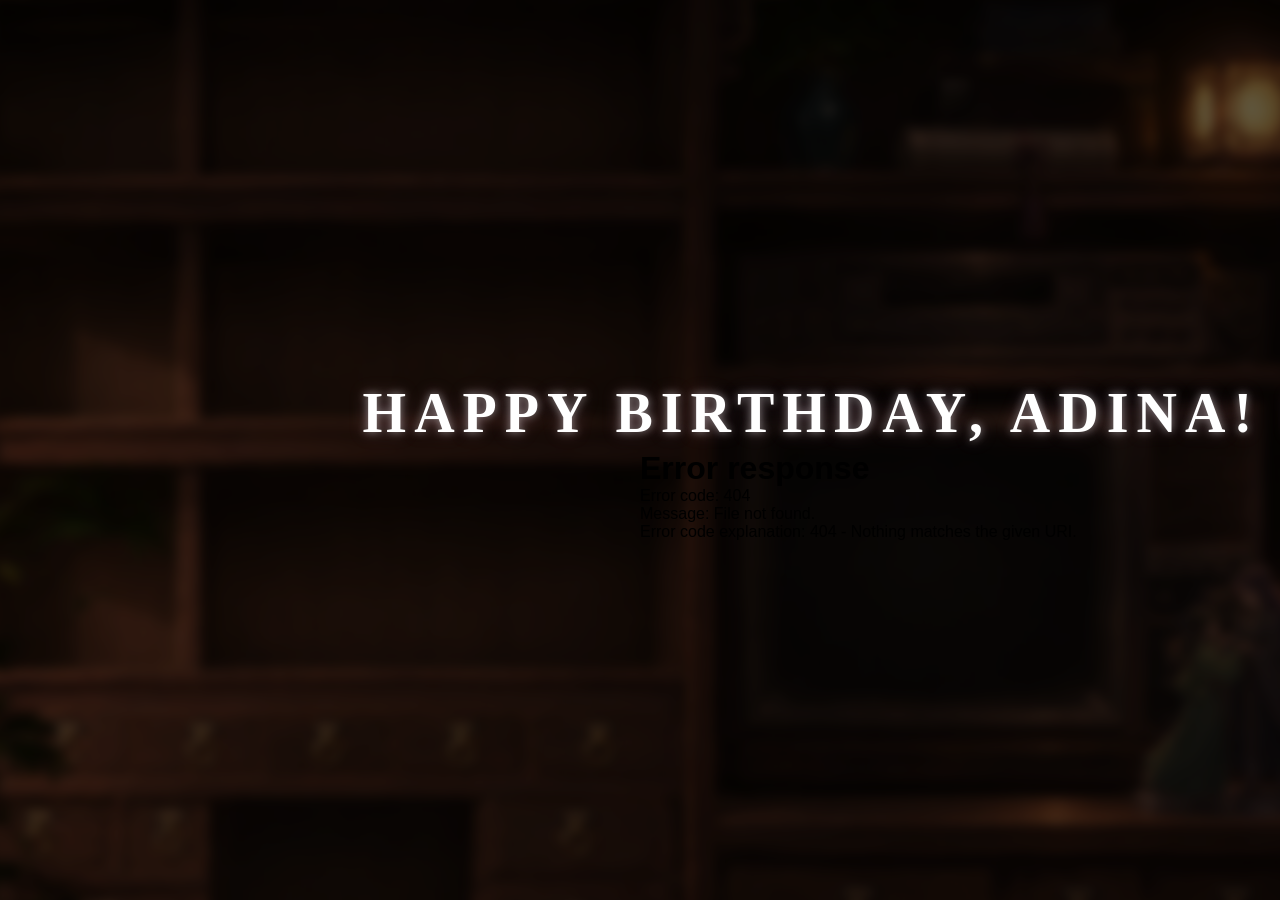
==== index.html @ 27e0d4a6 "Add files via upload" ====
<!DOCTYPE html>
<html lang="ru">
<head>
    <meta charset="UTF-8" />
    <meta name="viewport" content="width=device-width, initial-scale=1.0" />
    <title>Happy Birthday ❤️</title>

    <link rel="stylesheet" href="style.css">
</head>
<body>
    <div id="background"></div>
    <!-- Вьюпорт камеры -->
    <div id="viewport">

        <!-- Мир -->
        <div id="world">
            <div id="birthday-title">
                HAPPY BIRTHDAY, ADINA! 17
            </div>

            <!-- Ваша объединённая картинка -->
            <div id="scene"></div>

            <!-- Сюда позже будем добавлять интерактивные предметы -->

            <!--
            <div class="item cassette"></div>
            <div class="item note"></div>
            <div class="item flower"></div>
            -->

        </div>

    </div>

    <script src="script.js"></script>

</body>
</html>
---- style.css ----
* {
    margin: 0;
    padding: 0;
    box-sizing: border-box;
}

html,
body {
    width: 100%;
    height: 100%;
    overflow: hidden;

    background: #090909;

    font-family: sans-serif;

    user-select: none;
    -webkit-user-select: none;

    touch-action: none;
}

body{
    cursor: grab;
}

body:active{
    cursor: grabbing;
}


/* ================================
        CAMERA VIEWPORT
================================ */

#viewport{
    position: fixed;

    inset: 0;

    overflow: hidden;

}


/* ================================
            WORLD
================================ */

#world{
    position:absolute;
    left:50%;
    top:50%;
    transform-origin:top left;
}


/* ================================
            BACKGROUND
================================ */

#scene{
    display:block;
    width:auto;
    height:auto;

    pointer-events:auto;
}


/* ================================
        FUTURE OBJECTS
================================ */

.item{

    position:absolute;

    cursor:pointer;

    transition:
        transform .25s ease,
        filter .25s ease,
        opacity .25s ease;

    will-change:transform;

}

.item:hover{

    transform:scale(1.05);

    filter:brightness(1.1);

}

.item:active{

    transform:scale(.96);

}


/* ================================
        PRELOADER
================================ */

.fade{

    position:fixed;

    inset:0;

    background:black;

    pointer-events:none;

    opacity:0;

    transition:opacity .6s;

}

.fade.show{

    opacity:1;

}
#background{
    position: fixed;
    inset: -5%;

    background-image: url("scene-blur.jpg");
    background-size: cover;
    background-position: center;

    filter: blur(5px) brightness(.45);

    transform: scale(1.15);

    z-index: 0;
}

/* ================================
        BIRTHDAY TITLE
================================ */

#birthday-title{
    position:absolute;

    left:50%;
    top:-5px;

    transform:translate(-50%, -100%);

    white-space:nowrap;

    font-family:
        "Cinzel",
        "Cormorant Garamond",
        serif;

    font-size:56px;

    font-weight:700;

    letter-spacing:8px;

    color:#fff;

    text-shadow:
        0 0 8px rgba(255,255,255,.45),
        0 0 18px rgba(255,180,220,.25);

    animation:
        titleFloat 4s ease-in-out infinite,
        titleGlow 3s ease-in-out infinite;

    pointer-events:none;

    z-index:1000;
}

@keyframes titleFloat{

    0%,100%{
        transform:translate(-50%,-100%) translateY(0);
    }

    50%{
        transform:translate(-50%,-100%) translateY(-8px);
    }

}

@keyframes titleGlow{

    0%,100%{
        opacity:.85;
        filter:brightness(1);
    }

    50%{
        opacity:1;
        filter:brightness(1.25);
    }

}
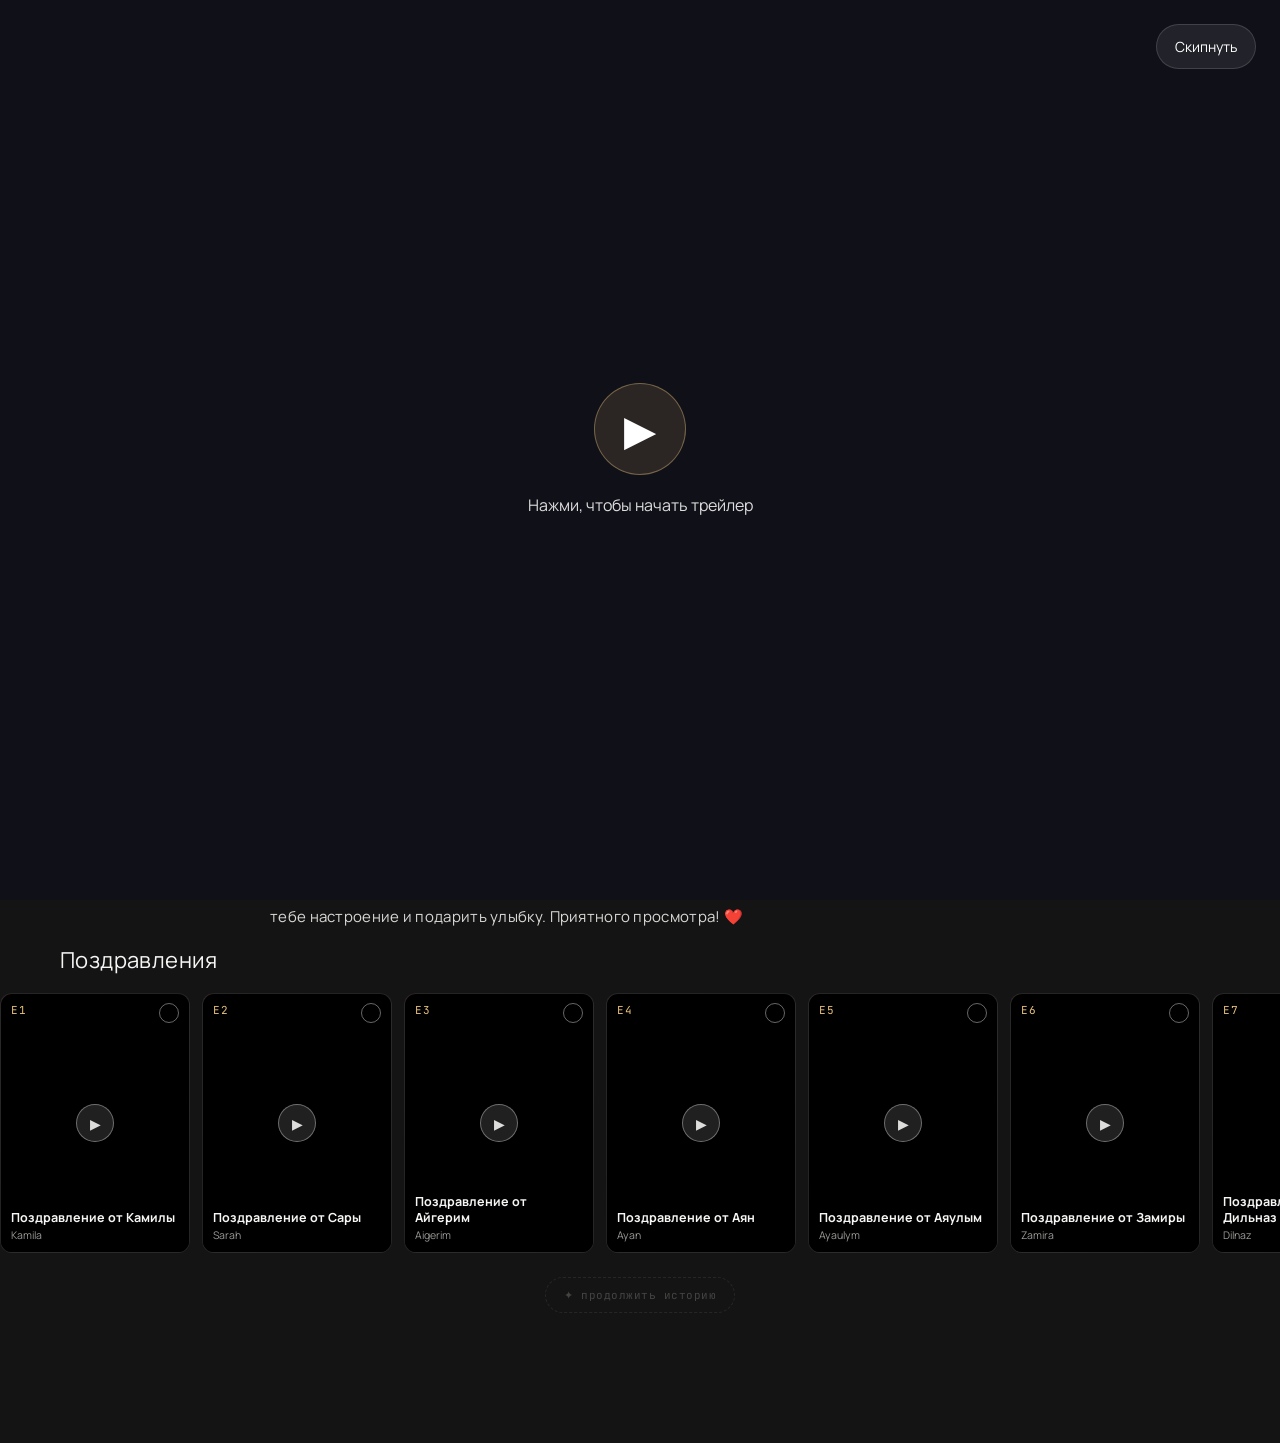
==== commit d48863a1: "Add files via upload" ====
--- a/index.html
+++ b/index.html
@@ -1,39 +1,1736 @@
 <!DOCTYPE html>
 <html lang="ru">
 <head>
-    <meta charset="UTF-8" />
-    <meta name="viewport" content="width=device-width, initial-scale=1.0" />
-    <title>Happy Birthday ❤️</title>
-
-    <link rel="stylesheet" href="style.css">
+<meta charset="UTF-8">
+<meta name="viewport" content="width=device-width, initial-scale=1, viewport-fit=cover">
+<title>С днём рождения, Адина</title>
+<link rel="preconnect" href="https://fonts.googleapis.com">
+<link rel="preconnect" href="https://fonts.gstatic.com" crossorigin>
+<link href="https://fonts.googleapis.com/css2?family=Bebas+Neue&family=Manrope:wght@400;500;600;700;800&family=JetBrains+Mono:wght@500;600&display=swap" rel="stylesheet">
+<style>
+/* ============================================================
+   CONFIG-DRIVEN CONTENT LIVES IN THE <script> AT THE BOTTOM.
+   Edit episode names, room memories, and the video source there.
+   ============================================================ */
+
+:root{
+  --bg:#141414;
+  --bg-1:#1c1c1c;
+  --bg-2:#232323;
+  --card:#1f1f1f;
+  --white:#f6f6f4;
+  --dim:#9a9a97;
+  --dimmer:#6b6b68;
+  --red:#E50914;
+  --red-dark:#a30710;
+  --gold:#e8c27a;
+  --radius-lg:18px;
+  --radius-md:12px;
+  --radius-sm:8px;
+  --display:'Bebas Neue', 'Manrope', sans-serif;
+  --body:'Manrope', -apple-system, sans-serif;
+  --mono:'JetBrains Mono', monospace;
+  --ease: cubic-bezier(.22,.9,.32,1);
+}
+
+*{margin:0;padding:0;box-sizing:border-box;-webkit-tap-highlight-color:transparent;}
+html{scroll-behavior:smooth;}
+body{
+  background:var(--bg);
+  color:var(--white);
+  font-family:var(--body);
+  overflow-x:hidden;
+  -webkit-font-smoothing:antialiased;
+}
+img,svg{display:block;max-width:100%;}
+button{font-family:inherit;border:none;cursor:pointer;background:none;color:inherit;}
+a{color:inherit;text-decoration:none;}
+
+@media (prefers-reduced-motion: reduce){
+  *{animation-duration:0.01ms !important; animation-iteration-count:1 !important; transition-duration:0.01ms !important; scroll-behavior:auto !important;}
+}
+
+/* ---------- Reveal-on-scroll ---------- */
+.reveal{opacity:0; transform:translateY(24px); transition:opacity .7s var(--ease), transform .7s var(--ease);}
+.reveal.in{opacity:1; transform:translateY(0);}
+
+/* ---------- Top Nav ---------- */
+.topnav{
+  position:fixed; top:0; left:0; right:0; z-index:60;
+  display:flex; align-items:center; justify-content:space-between;
+  padding:calc(14px + env(safe-area-inset-top,0px)) calc(18px + env(safe-area-inset-right,0px)) 14px calc(18px + env(safe-area-inset-left,0px));
+  transition:background .4s var(--ease), backdrop-filter .4s var(--ease), box-shadow .4s var(--ease);
+}
+.topnav.scrolled{
+  background:rgba(20,20,20,.72);
+  backdrop-filter:blur(16px) saturate(140%);
+  -webkit-backdrop-filter:blur(16px) saturate(140%);
+  box-shadow:0 4px 24px rgba(0,0,0,.4);
+}
+.brand{
+  font-family:var(--display);
+  font-size:22px;
+  letter-spacing:1.5px;
+  color:var(--red);
+  display:flex; align-items:center; gap:6px;
+}
+.brand .logo {
+  width:auto;
+  height:42px;
+}
+
+/* ---------- Hero ---------- */
+.hero{
+  position:relative;
+  min-height:88vh;
+  min-height:88svh;
+  display:flex; flex-direction:column; justify-content:flex-end;
+  padding:calc(100px + env(safe-area-inset-top,0px)) calc(18px + env(safe-area-inset-right,0px)) 34px calc(18px + env(safe-area-inset-left,0px));
+  overflow:hidden;
+}
+.hero-bg{
+  position:absolute; inset:0; z-index:0;
+  overflow:hidden;
+  background:#141414;
+}
+.hero-bg video{
+  position:absolute;
+  inset:0;
+  width:100%;
+  height:100%;
+  object-fit:cover;
+  object-position:center top;
+  filter:contrast(1.02) saturate(1.05);
+  will-change:transform;
+  pointer-events:none;
+}
+/* vignette: fades the photo's hard edges into the page background on all sides */
+.hero-bg::before{
+  content:'';
+  position:absolute; inset:0;
+  background:
+    radial-gradient(85% 90% at 50% 42%, transparent 45%, rgba(20,20,20,.55) 82%, var(--bg) 100%),
+    linear-gradient(90deg, var(--bg) 0%, transparent 12%, transparent 88%, var(--bg) 100%);
+}
+.hero-bg::after{
+  content:'';
+  position:absolute; inset:0;
+  background:linear-gradient(180deg, rgba(20,20,20,0) 0%, rgba(20,20,20,.3) 42%, rgba(20,20,20,.94) 90%, var(--bg) 100%);
+}
+.hero-bg .grain{
+  position:absolute; inset:0; opacity:.05; mix-blend-mode:overlay;
+  background-image:url("data:image/svg+xml,%3Csvg xmlns='http://www.w3.org/2000/svg' width='120' height='120'%3E%3Cfilter id='n'%3E%3CfeTurbulence type='fractalNoise' baseFrequency='0.9' numOctaves='2' stitchTiles='stitch'/%3E%3C/filter%3E%3Crect width='100%25' height='100%25' filter='url(%23n)'/%3E%3C/svg%3E");
+}
+.hero-content{
+  position:relative;
+  z-index:1;
+  width:100%;
+  max-width:780px;
+}
+@media (max-width:600px){
+  .hero{
+    justify-content:flex-start;
+    min-height:78svh;
+    padding-top:calc(40px + env(safe-area-inset-top,0px));
+  }
+  .hero-bg video{object-position:center center;}
+  .hero-content{
+    position:relative;
+    z-index:1;
+    margin-top:16vh;
+    padding-bottom:4.5vh;
+  }
+}
+@media (min-width:900px){
+  .hero{
+    min-height:92vh;
+  }
+  .hero-content{
+    padding-bottom:12vh;
+  }
+}
+.hero-title{
+  font-family:var(--display);
+  font-size:clamp(38px, 10vw, 64px);
+  line-height:1.02;
+  letter-spacing:.5px;
+  color:var(--white);
+  text-shadow:0 6px 30px rgba(0,0,0,.5);
+  max-width:720px;
+}
+.hero-sub{
+  margin-top:14px;
+  font-size:15px;
+  line-height:1.55;
+  color:#d8d8d5;
+  max-width:480px;
+}
+.hero-meta{
+  display:flex; flex-wrap:wrap; gap:9px;
+  margin-top:18px;
+}
+.chip{
+  font-family:var(--mono);
+  font-size:11px; letter-spacing:.5px;
+  padding:5px 11px;
+  border-radius:100px;
+  border:1px solid rgba(255,255,255,.16);
+  color:#cfcfcc;
+  background:rgba(255,255,255,.03);
+}
+.chip.age{border-color:rgba(229,9,20,.5); color:#ff8b8f;}
+.hero-actions{
+  display:flex; gap:12px;
+  margin-top:26px;
+  flex-wrap:wrap;
+}
+.btn{
+  display:inline-flex; align-items:center; gap:8px;
+  padding:13px 24px;
+  border-radius:var(--radius-sm);
+  font-weight:700; font-size:15px;
+  transition:transform .25s var(--ease), box-shadow .25s var(--ease), background .25s var(--ease);
+}
+.btn:active{transform:scale(.96);}
+.btn-primary{
+  background:var(--red); color:#fff;
+  box-shadow:0 8px 24px rgba(229,9,20,.35);
+}
+.btn-primary:hover{background:#ff0a17; box-shadow:0 10px 30px rgba(229,9,20,.5);}
+.btn-ghost{
+  background:rgba(255,255,255,.08);
+  border:1px solid rgba(255,255,255,.18);
+  backdrop-filter:blur(8px);
+  color:#fff;
+}
+.btn-ghost:hover{background:rgba(255,255,255,.14);}
+
+/* ---------- Rows ---------- */
+.rows{padding:6px 0 60px;}
+.row-section{margin-top:38px;}
+.row-head{
+  display:flex; align-items:baseline; justify-content:space-between;
+  padding:0 18px; margin-bottom:14px;
+}
+.row-title{
+  font-family:var(--display);
+  font-size:22px; letter-spacing:.4px;
+}
+.row-description{
+  max-width:760px;
+  margin:50px auto 16px;
+  font-size:15px;
+  line-height:1.7;
+  color:#d8d8d5;
+  letter-spacing:.02em;
+}
+.row-description p{margin:0;}
+.row-sub{
+  font-family:var(--mono); font-size:10.5px; color:var(--dimmer);
+  letter-spacing:.5px;
+}
+.row-scroll{
+  display:flex; gap:12px;
+  overflow-x:auto; scroll-snap-type:x proximity;
+  padding:4px 18px 14px;
+  scrollbar-width:none;
+}
+.row-scroll::-webkit-scrollbar{display:none;}
+
+.ep-card{
+  position:relative;
+  flex:0 0 auto;
+  width:158px; height:222px;
+  border-radius:var(--radius-md);
+  overflow:hidden;
+  scroll-snap-align:start;
+  background:linear-gradient(150deg,var(--card),#141414);
+  border:1px solid rgba(255,255,255,.06);
+  transition:transform .35s var(--ease), box-shadow .35s var(--ease);
+}
+.ep-card:active{transform:scale(.95);}
+.ep-card .thumb{
+  position:absolute; inset:0;
+  overflow:hidden;
+  background:
+    radial-gradient(90% 70% at 30% 20%, rgba(229,9,20,.4), transparent 60%),
+    linear-gradient(160deg, var(--thumb-a,#3a1a1c), var(--thumb-b,#151515));
+}
+.ep-card .thumb::after{
+  content:'';
+  position:absolute; inset:0; z-index:1;
+  background:linear-gradient(0deg, rgba(0,0,0,.85) 0%, rgba(0,0,0,.1) 55%, rgba(0,0,0,0) 70%);
+}
+.ep-card .thumb .thumb-preview{
+  position:absolute; inset:0;
+  width:100%; height:100%;
+  display:block;
+  object-fit:cover; object-position:center;
+  opacity:0; transition:opacity .25s var(--ease);
+  pointer-events:none; z-index:0; background:#000;
+}
+.ep-card .thumb .thumb-preview.active{
+  opacity:1;
+}
+.ep-card .n{
+  position:absolute; top:9px; left:10px;
+  font-family:var(--mono); font-size:11px; color:var(--gold);
+  letter-spacing:.5px; z-index:2;
+}
+.ep-card .play{
+  position:absolute; top:50%; left:50%; transform:translate(-50%,-50%);
+  width:38px; height:38px; border-radius:50%;
+  background:rgba(255,255,255,.14);
+  border:1px solid rgba(255,255,255,.4);
+  backdrop-filter:blur(6px);
+  display:flex; align-items:center; justify-content:center;
+  font-size:14px; z-index:2;
+  opacity:.9;
+}
+.ep-card .info{
+  position:absolute; left:10px; right:10px; bottom:10px; z-index:2;
+}
+.ep-card .title{font-size:12.5px; font-weight:700; line-height:1.3;}
+.ep-card .who{font-size:10.5px; color:var(--dim); margin-top:2px;}
+.ep-card .check{
+  position:absolute; top:9px; right:10px; z-index:2;
+  width:20px; height:20px; border-radius:50%;
+  border:1.5px solid rgba(255,255,255,.4);
+  display:flex; align-items:center; justify-content:center;
+  font-size:11px; color:transparent;
+  transition:all .3s var(--ease);
+}
+.ep-card.watched .check{
+  background:var(--red); border-color:var(--red); color:#fff;
+}
+.ep-card.watched .thumb::before{
+  content:''; position:absolute; inset:0; background:rgba(0,0,0,.3);
+}
+
+.cw-card{
+  flex:0 0 auto; width:200px; scroll-snap-align:start;
+}
+.cw-thumb{
+  height:110px; border-radius:var(--radius-md);
+  background:linear-gradient(140deg, var(--thumb-a,#241922), var(--thumb-b,#141414));
+  position:relative; overflow:hidden;
+  border:1px solid rgba(255,255,255,.06);
+  transition:transform .3s var(--ease);
+}
+.cw-card:active .cw-thumb{transform:scale(.96);}
+.cw-thumb .glow{
+  position:absolute; inset:0;
+  background:radial-gradient(70% 60% at 70% 30%, rgba(232,194,122,.25), transparent 60%);
+}
+.progress{
+  height:3px; background:rgba(255,255,255,.15); border-radius:3px; margin-top:8px; overflow:hidden;
+}
+.progress i{display:block; height:100%; background:var(--red); border-radius:3px;}
+.cw-title{font-size:12.5px; font-weight:600; margin-top:8px;}
+
+.ml-card{
+  flex:0 0 auto; width:120px; scroll-snap-align:start;
+  text-align:center;
+}
+.ml-thumb{
+  width:120px; height:150px; border-radius:var(--radius-md);
+  background:linear-gradient(160deg, var(--thumb-a,#1d2420), var(--thumb-b,#141414));
+  border:1px solid rgba(255,255,255,.07);
+  display:flex; align-items:center; justify-content:center;
+  font-size:30px;
+  transition:transform .3s var(--ease), box-shadow .3s var(--ease);
+}
+.ml-card:active .ml-thumb{transform:scale(.94);}
+.ml-label{font-size:11.5px; color:var(--dim); margin-top:8px;}
+
+/* ---------- Secret continue button ---------- */
+.secret-wrap{
+  display:flex; justify-content:center;
+  padding:10px 18px calc(70px + env(safe-area-inset-bottom,0px));
+}
+.secret-btn{
+  font-family:var(--mono); font-size:11px; letter-spacing:.5px;
+  color:var(--dimmer);
+  padding:10px 18px;
+  border:1px dashed rgba(255,255,255,.14);
+  border-radius:100px;
+  opacity:.55;
+  transition:opacity .3s, color .3s, border-color .3s;
+}
+.secret-btn.ready{
+  opacity:1; color:var(--gold); border-color:rgba(232,194,122,.5);
+  animation:pulseGlow 2.2s ease-in-out infinite;
+}
+@keyframes pulseGlow{
+  0%,100%{box-shadow:0 0 0 0 rgba(232,194,122,.25);}
+  50%{box-shadow:0 0 0 8px rgba(232,194,122,0);}
+}
+
+#intro-overlay{
+    position:fixed;
+    inset:0;
+    background:#101018;
+    z-index:9999;
+    display:flex;
+    justify-content:center;
+    align-items:center;
+    overflow:hidden;
+    text-align:center;
+    color:#fff;
+}
+
+#intro-overlay > *{
+    z-index:2;
+}
+
+.intro-video-wrap{
+    position:absolute;
+    top:50%;
+    left:50%;
+    width:100%;
+    height:100%;
+    transform:translate(-50%, -50%);
+    pointer-events:none;
+    overflow:hidden;
+}
+#intro-video{
+    width:100%;
+    height:100%;
+    object-fit:contain;
+    opacity:0;
+    transition:opacity .7s ease;
+    pointer-events:none;
+    display:block;
+}
+
+@media (max-width: 768px) {
+  .intro-video-wrap{
+    width:100vh;
+    height:100vw;
+    transform:translate(-50%, -50%) rotate(90deg);
+    transform-origin:center center;
+  }
+  #intro-video{
+    width:100%;
+    height:100%;
+    object-fit:contain;
+  }
+}
+
+#ready-question{
+    opacity:0;
+    transform:scale(.9);
+    transition:.7s;
+}
+
+#fire-final{
+    position:absolute;
+    inset:0;
+    display:flex;
+    justify-content:center;
+    align-items:center;
+    flex-direction:column;
+    opacity:1;
+    transition:.5s;
+}
+
+#fire-final.hidden{
+    display:none;
+}
+
+#fire-final img{
+    max-width:220px;
+    width:30%;
+    height:auto;
+}
+
+#fire-number{
+    font-size:64px;
+    color:white;
+    opacity:0;
+    transform:scale(.5);
+    transition:.5s;
+}
+
+#play-prompt{
+  display:flex;
+  flex-direction:column;
+  align-items:center;
+  justify-content:center;
+  gap:18px;
+  z-index:2;
+  width:100%;
+  padding:0 24px;
+}
+
+#play-prompt button{
+  width:92px;
+  height:92px;
+  border-radius:50%;
+  border:1px solid rgba(232,194,122,.4);
+  background:rgba(232,194,122,.13);
+  color:#fff;
+  font-size:42px;
+  display:flex;
+  align-items:center;
+  justify-content:center;
+}
+
+#play-prompt p{
+  color:#ddd;
+  font-size:16px;
+  max-width:380px;
+  line-height:1.5;
+}
+
+#skip-intro{
+  position:absolute;
+  top:24px;
+  right:24px;
+  z-index:2;
+  color:#fff;
+  background:rgba(255,255,255,.08);
+  padding:12px 18px;
+  border-radius:999px;
+  border:1px solid rgba(255,255,255,.14);
+  font-size:14px;
+}
+
+#ready-question{
+    display:flex;
+    flex-direction:column;
+    align-items:center;
+    justify-content:center;
+    gap:18px;
+    color:#fff;
+    width:100%;
+    padding:0 24px;
+    opacity:1;
+    transform:scale(1);
+    transition:opacity .3s ease, transform .3s ease;
+}
+
+#ready-question.hidden{
+    display:none;
+    opacity:0;
+    transform:scale(.9);
+}
+
+#fire-final.hidden,
+#play-prompt.hidden{
+    display:none;
+}
+
+#ready-question h2{
+    font-size:42px;
+    line-height:1.05;
+    margin:0;
+}
+
+.ready-actions{
+    display:flex;
+    gap:14px;
+    flex-wrap:wrap;
+    justify-content:center;
+}
+
+.start-btn{
+    padding:14px 24px;
+    min-width:110px;
+    border-radius:999px;
+    border:1px solid rgba(232,194,122,.35);
+    background:rgba(232,194,122,.14);
+    color:#fff;
+    font-size:15px;
+}
+
+#fire-final{
+    justify-content:center;
+    gap:18px;
+    color:#fff;
+    padding:0 20px;
+}
+
+#fire-final img{
+    max-width:260px;
+    width:35%;
+}
+
+#fire-number{
+    font-size:88px;
+    letter-spacing:.02em;
+}
+
+.hidden{
+    display:none;
+}
+
+/* ============================================================
+   OVERLAY SEQUENCE
+   ============================================================ */
+.overlay{
+  position:fixed; inset:0; z-index:200;
+  display:none; align-items:center; justify-content:center;
+  background:#0c0c0c;
+  overflow:hidden;
+}
+.overlay.active{display:flex;}
+
+.doodle-overlay{
+  position:fixed; inset:0; z-index:210;
+  display:flex; align-items:center; justify-content:center;
+  background:rgba(8,8,8,.55);
+}
+.doodle-message{
+  max-width:88%;
+  padding:20px 24px;
+  background:rgba(18,18,18,.96);
+  border:1px solid rgba(255,255,255,.12);
+  border-radius:28px;
+  text-align:center;
+  font-size:clamp(20px,4vw,32px);
+  line-height:1.15;
+  color:#fff;
+  box-shadow:0 26px 70px rgba(0,0,0,.35);
+}
+
+/* ---- Curtains ---- */
+#curtainScene{background:#0c0c0c;}
+.curtain{
+  position:absolute; top:0; bottom:0; width:52%;
+  background:
+    repeating-linear-gradient(90deg,
+      #7c0209 0px, #9c0812 22px, #7c0209 44px, #5c0108 66px);
+  box-shadow:inset 0 0 90px rgba(0,0,0,.6);
+}
+.curtain.left{left:0; transform:translateX(-100%); border-radius:0 6px 6px 0;}
+.curtain.right{right:0; transform:translateX(100%); border-radius:6px 0 0 6px;}
+.curtain::before{
+  content:''; position:absolute; inset:0;
+  background:linear-gradient(180deg, rgba(255,214,170,.18), transparent 30%);
+}
+.curtain.closed.left{transform:translateX(0);}
+.curtain.closed.right{transform:translateX(0);}
+#curtainScene.animate .curtain{transition:transform 1.1s var(--ease);}
+.curtain-tassel{
+  position:absolute; bottom:6%; width:100%; height:26px;
+  background:linear-gradient(90deg, transparent, rgba(232,194,122,.5), transparent);
+}
+
+/* ---- Video scene ---- */
+#videoScene{background:#000;}
+.video-wrap{position:relative; width:100%; height:100%; display:flex; align-items:center; justify-content:center;}
+#personalVideo{width:100%; height:100%; object-fit:cover;}
+.video-fallback{
+  text-align:center; padding:0 30px;
+  font-family:var(--display); font-size:26px; color:var(--white); letter-spacing:.5px;
+}
+.video-fallback p{
+  font-family:var(--body); font-size:13.5px; color:var(--dim); margin-top:12px; line-height:1.6;
+}
+.video-fallback .btn{margin-top:22px;}
+
+/* ---- Episode player (adaptive: portrait or landscape source) ---- */
+.ep-player{
+  position:fixed; inset:0; z-index:250;
+  display:none; align-items:center; justify-content:center;
+  background:rgba(6,6,6,.92);
+  backdrop-filter:blur(14px);
+  padding:env(safe-area-inset-top,0) env(safe-area-inset-right,0) env(safe-area-inset-bottom,0) env(safe-area-inset-left,0);
+}
+.ep-player.active{display:flex;}
+.ep-player-stage{
+  position:relative;
+  width:100%; height:100%;
+  max-width:1180px;
+  max-height:92vh;
+  display:flex; align-items:center; justify-content:center;
+}
+#epPlayerVideo{
+  display:none;
+  max-width:100%; max-height:100%;
+  width:auto; height:auto;
+  background:#000;
+  border-radius:18px;
+  box-shadow:0 28px 80px rgba(0,0,0,.55);
+}
+/* Landscape source: fill width edge-to-edge on mobile */
+.ep-player-stage.landscape #epPlayerVideo{width:100%; height:auto;}
+/* Portrait source: fill height, letterboxed sides */
+.ep-player-stage.portrait #epPlayerVideo{height:100%; width:auto;}
+.ep-player-stage.has-video #epPlayerVideo{display:block;}
+.ep-player-empty{
+  text-align:center; padding:0 30px; color:var(--dim);
+  font-size:14px; line-height:1.7;
+}
+.ep-player.force-landscape{
+  inset:50% auto auto 50%;
+  width:100vh;
+  height:100vw;
+  transform:translate(-50%,-50%) rotate(90deg);
+  transform-origin:center center;
+  padding:0;
+}
+.ep-player.force-landscape .ep-player-stage{
+  width:100%; height:100%;
+  max-width:none; max-height:none;
+}
+.ep-player.force-landscape #epPlayerVideo{
+  width:100%; height:100%;
+  max-width:none; max-height:none;
+  object-fit:contain;
+  border-radius:0;
+}
+.ep-player-empty div{font-size:40px; margin-bottom:14px;}
+.ep-player-empty code{color:var(--gold); font-family:var(--mono); font-size:12px;}
+.ep-player-stage.has-video .ep-player-empty{display:none;}
+.ep-player-close{
+  position:absolute; top:calc(16px + env(safe-area-inset-top,0)); right:calc(16px + env(safe-area-inset-right,0));
+  z-index:2;
+  width:38px; height:38px; border-radius:50%;
+  background:rgba(255,255,255,.12); border:1px solid rgba(255,255,255,.18);
+  color:#fff; font-size:16px;
+  display:flex; align-items:center; justify-content:center;
+}
+.ep-player-ui{
+  position:absolute; inset:0;
+  display:flex; flex-direction:column;
+  justify-content:space-between;
+  pointer-events:none;
+  opacity:1;
+  transition:opacity .25s ease, transform .25s ease;
+}
+.ep-player-ui.hidden{opacity:0; pointer-events:none;}
+.ep-player-header{
+  display:flex; justify-content:center; align-items:flex-start;
+  padding:22px 20px 0;
+  pointer-events:auto;
+}
+.ep-player-headline{
+  font-family:var(--display); font-size:18px; letter-spacing:.5px;
+  color:#fff; margin-bottom:4px;
+}
+.ep-player-subtitle{
+  font-family:var(--mono); font-size:12px; color:var(--dimmer);
+}
+.ep-player-central-controls{
+  display:flex; align-items:center; justify-content:center; gap:16px;
+  pointer-events:auto;
+}
+.ep-player-btn{
+  width:58px; height:58px;
+  border-radius:50%;
+  border:1px solid rgba(255,255,255,.18);
+  background:rgba(0,0,0,.36);
+  color:#fff;
+  font-size:22px;
+  display:flex; align-items:center; justify-content:center;
+  transition:transform .25s ease, background .25s ease, border-color .25s ease;
+}
+.ep-player-btn:hover{transform:scale(1.03); background:rgba(255,255,255,.08);}
+.ep-player-btn:disabled{
+  opacity:.42;
+  cursor:not-allowed;
+  transform:none;
+  background:rgba(255,255,255,.06);
+  border-color:rgba(255,255,255,.12);
+}
+.ep-player-btn:disabled:hover{transform:none; background:rgba(255,255,255,.06);}
+.ep-player-play{width:72px; height:72px; font-size:28px;}
+.ep-player-progress-wrap{
+  display:flex; flex-direction:column; gap:10px;
+  width:calc(100% - 40px);
+  max-width:860px;
+  margin:0 auto 18px;
+  pointer-events:auto;
+  /* larger vertical hit area for easier scrubbing */
+  padding:14px 0 6px;
+  margin-bottom:8px;
+  touch-action:none;
+}
+.ep-player-progress-line{
+  position:relative;
+  height:10px;
+  border-radius:999px;
+  background:rgba(255,255,255,.12);
+  /* expand hit target without changing visual thickness */
+  cursor:pointer;
+  touch-action:none;
+}
+.ep-player-progress-line::before{
+  content:'';
+  position:absolute;
+  left:0; right:0;
+  top:-16px; bottom:-16px;
+}
+.ep-player-progress-filled{
+  position:absolute; inset:0 0 0 0;
+  width:0%; height:100%;
+  border-radius:999px;
+  background:linear-gradient(90deg, rgba(229,9,20,.9), rgba(232,194,122,.95));
+  pointer-events:none;
+}
+.ep-player-progress-handle{
+  position:absolute; top:50%; left:0;
+  transform:translate(-50%,-50%);
+  width:18px; height:18px;
+  border-radius:50%;
+  background:#fff;
+  box-shadow:0 12px 24px rgba(0,0,0,.28);
+  pointer-events:none;
+  will-change:left;
+}
+.ep-player-time{
+  display:flex; justify-content:space-between;
+  font-family:var(--mono); font-size:12px; color:var(--dimmer);
+}
+/* volume controls removed */
+.ep-player-endcard{
+  position:absolute;
+  inset:auto 20px 22px 20px;
+  padding:18px 20px;
+  border-radius:20px;
+  background:rgba(0,0,0,.5);
+  border:1px solid rgba(255,255,255,.12);
+  backdrop-filter:blur(20px);
+  display:none;
+  flex-direction:column;
+  gap:14px;
+  align-items:center;
+  pointer-events:auto;
+}
+.ep-player-endcard.active{display:flex;}
+.ep-player-endcard-copy{
+  font-family:var(--display); font-size:16px; color:#fff; text-align:center;
+}
+.ep-player-endcard .btn{
+  width:100%; justify-content:center;
+}
+@media (max-width:720px){
+  .ep-player-stage{padding:0;}
+  .ep-player-progress-wrap,
+  .ep-player-volume-wrap{width:calc(100% - 28px);}
+  .ep-player-headline{font-size:16px;}
+  .ep-player-btn{width:52px; height:52px;}
+  .ep-player-play{width:62px; height:62px; font-size:24px;}
+}
+@media (min-width:900px){
+  .ep-player-stage{padding:40px;}
+}
+
+/* ---- Room scene: full-bleed interactive shelf (iframe) ---- */
+#roomScene{
+  align-items:stretch; justify-content:stretch;
+  background:#090909;
+  overflow:hidden;
+}
+.room-shelf-frame{
+  position:relative;
+  width:100%; height:100%;
+  display:flex;
+}
+.room-shelf-header{
+  position:absolute; top:0; left:0; right:0; z-index:2;
+  padding:calc(18px + env(safe-area-inset-top, 0px)) 18px 26px;
+  text-align:center;
+  background:linear-gradient(180deg, rgba(9,9,9,.9) 0%, rgba(9,9,9,.55) 55%, transparent 100%);
+  pointer-events:none;
+}
+.room-back-btn{
+  position:absolute;
+  top:calc(18px + env(safe-area-inset-top, 0px));
+  left:18px;
+  z-index:3;
+  padding:12px 16px;
+  border-radius:999px;
+  background:rgba(255,255,255,.1);
+  border:1px solid rgba(255,255,255,.18);
+  color:#fff;
+  font-size:14px;
+  backdrop-filter:blur(12px);
+  cursor:pointer;
+  transition:transform .2s ease, background .2s ease, border-color .2s ease;
+  pointer-events:auto;
+}
+.room-back-btn:hover{
+  transform:scale(1.03);
+  background:rgba(255,255,255,.16);
+  border-color:rgba(255,255,255,.28);
+}
+.room-back-btn:active{
+  transform:scale(.97);
+}
+.room-title{
+  font-family:var(--display); font-size:26px; text-align:center;
+  color:var(--gold); letter-spacing:.5px;
+}
+.room-sub{
+  text-align:center; font-size:12.5px; color:var(--dim);
+  margin-top:6px; max-width:320px; margin-left:auto; margin-right:auto;
+  line-height:1.6;
+}
+.shelf-frame{
+  flex:1 1 auto;
+  width:100%; height:100%;
+  border:0; display:block;
+  background:#090909;
+}
+
+
+/* ---------- Larger screens ---------- */
+@media (min-width:560px){
+  .hero{padding-left:40px; padding-right:40px;}
+  .row-head, .row-scroll{padding-left:40px; padding-right:40px;}
+}
+@media (min-width:900px){
+  .hero{min-height:78vh; padding:120px 60px 50px;}
+  .hero-title{font-size:70px;}
+  .row-head, .row-scroll{padding-left:60px; padding-right:60px;}
+  .ep-card{width:190px; height:260px;}
+  .cw-card{width:240px;}
+
+}
+
+/* ---------- Scroll-down double arrow ---------- */
+.scroll-arrow{
+  position:absolute;
+  bottom:22px;
+  left:50%;
+  transform:translateX(-50%);
+  display:flex;
+  flex-direction:column;
+  align-items:center;
+  gap:3px;
+  z-index:2;
+  pointer-events:none;
+  animation:scrollBounce 2.2s ease-in-out infinite;
+}
+.scroll-arrow span{
+  display:block;
+  width:0;
+  height:0;
+  border-left:9px solid transparent;
+  border-right:9px solid transparent;
+  border-top:11px solid rgba(255,255,255,.55);
+}
+.scroll-arrow span:nth-child(2){
+  border-top-color:rgba(255,255,255,.3);
+  margin-top:-4px;
+}
+@keyframes scrollBounce{
+  0%,20%,50%,80%,100%{transform:translateX(-50%) translateY(0);}
+  40%{transform:translateX(-50%) translateY(12px);}
+  60%{transform:translateX(-50%) translateY(6px);}
+}
+@media (max-width:600px){
+  .scroll-arrow{bottom:14px;}
+  .scroll-arrow span{border-left-width:7px;border-right-width:7px;border-top-width:9px;}
+}
+
+</style>
+<base target="_blank">
 </head>
 <body>
-    <div id="background"></div>
-    <!-- Вьюпорт камеры -->
-    <div id="viewport">
-
-        <!-- Мир -->
-        <div id="world">
-            <div id="birthday-title">
-                HAPPY BIRTHDAY, ADINA! 17
-            </div>
-
-            <!-- Ваша объединённая картинка -->
-            <div id="scene"></div>
-
-            <!-- Сюда позже будем добавлять интерактивные предметы -->
-
-            <!--
-            <div class="item cassette"></div>
-            <div class="item note"></div>
-            <div class="item flower"></div>
-            -->
-
+
+<div id="intro-overlay">
+  <div id="play-prompt">
+    <button id="start-video-btn" type="button">▶</button>
+    <p>Нажми, чтобы начать трейлер</p>
+  </div>
+
+  <div class="intro-video-wrap">
+    <video id="intro-video" playsinline preload="metadata">
+      <source src="https://aspazmaster.com/uploads/adimi/videos/trailer.mp4" type="video/mp4">
+      Твой браузер не поддерживает видео.
+    </video>
+  </div>
+
+  <button id="skip-intro" type="button">Скипнуть</button>
+
+  <div id="ready-question" class="hidden">
+    <h2>Готова?</h2>
+    <div class="ready-actions">
+      <button class="start-btn" type="button">Да</button>
+      <button class="start-btn" type="button">Yes</button>
+    </div>
+  </div>
+
+  <div id="fire-final" class="hidden">
+    <img src="https://aspazmaster.com/uploads/adimi/videos/fire.gif" alt="fire">
+    <span id="fire-number">17</span>
+  </div>
+</div>
+
+<nav class="topnav" id="topnav">
+  <div class="brand">
+    <img class="logo" src="HEKUARTS.png" alt="author Erasyl"></div>
+</nav>
+
+<header class="hero">
+  <div class="hero-bg">
+    <video id="heroBgVideo" muted loop playsinline preload="metadata" src="https://aspazmaster.com/uploads/adimi/videos/intro_hero.mp4"></video>
+    <div class="grain"></div>
+  </div>
+  <div class="hero-content">
+    <h1 class="hero-title">С днём рождения,<br>Адина</h1>
+    <p class="hero-sub">Всё начинается как обычный сериал. Главное — досмотри до конца.</p>
+    <div class="hero-meta">
+      <span class="chip">2026</span>
+      <span class="chip">Birthday Special</span>
+      <span class="chip age">17+</span>
+      <span class="chip">Романтика</span>
+      <span class="chip">Комедия</span>
+      <span class="chip">Воспоминания</span>
+    </div>
+    <div class="hero-actions">
+      <button class="btn btn-primary" id="watchBtn"><span>▶</span> Смотреть</button>
+      <button class="btn btn-ghost" id="infoBtn">Открыть интерактив</button>
+    </div>
+  </div>
+
+    <div class="scroll-arrow" aria-hidden="true"><span></span><span></span></div>
+</header>
+
+<main class="rows">
+  <section class="row-section reveal">
+    <div class="row-description" style="padding: 0 10px; text-align:justify;">
+      <img src="adina_logo.png" alt="Адина" style="width:100%; max-width:300px; display:block; margin:0 auto 18px;">
+      Всё начинается как обычный сериал. Но чем дальше ты его смотришь, тем больше понимаешь, что он существует всего в одном экземпляре и был сделан специально для тебя. Здесь собраны поздравления, воспоминания и небольшие сюрпризы, которые мне хотелось оставить на память и подарить тебе в этот день.
+      Надеюсь, этот небольшой проект сможет хоть немного поднять тебе настроение и подарить улыбку. Приятного просмотра! ❤️
+    </div>
+    <div class="row-head">
+      <span class="row-title">Поздравления</span>
+    </div>
+    <div class="row-scroll" id="episodeRow"></div>
+  </section>
+
+  <div class="secret-wrap">
+    <button class="secret-btn" id="secretBtn">✦ продолжить историю</button>
+  </div>
+</main>
+
+<!-- ============ CURTAIN SCENE ============ -->
+<div class="overlay" id="curtainScene">
+  <div class="curtain left"><div class="curtain-tassel"></div></div>
+  <div class="curtain right"><div class="curtain-tassel"></div></div>
+</div>
+
+<!-- ============ VIDEO SCENE ============ -->
+<div class="overlay" id="videoScene">
+  <div class="video-wrap" id="videoWrap">
+    <div class="video-fallback" id="videoFallback">
+      Персональное видео<br>для Адины
+      <p>Замени VIDEO_SRC в коде на своё видео — и здесь будет проигрываться настоящее сообщение.<br>А пока — нажми, чтобы продолжить.</p>
+      <button class="btn btn-primary" id="videoContinueBtn">Продолжить ▶</button>
+    </div>
+  </div>
+</div>
+
+<!-- ============ EPISODE PLAYER — адаптивный (портрет/альбом) ============ -->
+<div class="ep-player" id="epPlayer">
+  <div class="ep-player-stage" id="epPlayerStage">
+    <video id="epPlayerVideo" playsinline></video>
+    <div class="ep-player-empty" id="epPlayerEmpty">
+      <div>🎬</div>
+      <p>Для этого эпизода ещё не добавлено видео.<br>Укажи ссылку в поле <code>src</code> нужного эпизода в CONFIG.episodes.</p>
+    </div>
+    <div class="ep-player-ui" id="epPlayerUI">
+      <div class="ep-player-header">
+        <div>
+          <div class="ep-player-headline" id="epPlayerTitle">Поздравление</div>
+          <div class="ep-player-subtitle" id="epPlayerWho">от автора</div>
         </div>
-
+      </div>
+      <div class="ep-player-central-controls">
+        <button class="ep-player-btn ep-player-prev" id="epPrevBtn" aria-label="Предыдущий эпизод">⏮</button>
+        <button class="ep-player-btn ep-player-play" id="epPlayPauseBtn" aria-label="Воспроизвести">▶</button>
+        <button class="ep-player-btn ep-player-next" id="epNextBtn" aria-label="Следующий эпизод">⏭</button>
+      </div>
+      <div class="ep-player-progress-wrap" id="epProgressWrap">
+        <div class="ep-player-progress-line" id="epProgressLine">
+          <div class="ep-player-progress-filled" id="epProgressFilled"></div>
+          <div class="ep-player-progress-handle" id="epProgressHandle"></div>
+        </div>
+        <div class="ep-player-time">
+          <span id="epCurrentTime">0:00</span>
+          <span id="epDuration">0:00</span>
+        </div>
+      </div>
+      <!-- volume controls removed (handled via device/system) -->
     </div>
-
-    <script src="script.js"></script>
-
+    <div class="ep-player-endcard" id="epPlayerEndcard" aria-hidden="true">
+      <div class="ep-player-endcard-copy" id="epEndCopy"></div>
+      <button class="btn btn-primary" id="epEndActionBtn">▶ Смотреть сейчас</button>
+      <button class="btn btn-ghost" id="epEndCloseBtn">Закрыть плеер</button>
+    </div>
+  </div>
+  <button class="ep-player-close" id="epPlayerClose" aria-label="Закрыть">✕</button>
+</div>
+
+<!-- ============ ROOM SCENE — интерактивная 2D-полка ============ -->
+<div class="overlay" id="roomScene">
+  <div class="room-shelf-frame">
+    <button class="room-back-btn" id="roomBackBtn" type="button">← Назад</button>
+    <div class="room-shelf-header">
+      <div class="room-title">Комната воспоминаний</div>
+      <p class="room-sub">Двигай пальцем, приближай двумя пальцами и нажимай на предметы ✨</p>
+    </div>
+    <iframe class="shelf-frame" id="shelfFrame" src="slide.html" title="Полка воспоминаний" loading="lazy"></iframe>
+  </div>
+</div>
+
+<style>
+@keyframes tailWag{0%,100%{transform:rotate(0deg);}50%{transform:rotate(-14deg);}}
+.eye-blink{animation:blink .25s ease;}
+@keyframes blink{0%,100%{transform:scaleY(1);}50%{transform:scaleY(.1);}}
+.mouth-smile{d:path("M110,96 Q110,101 100,99 M110,96 Q110,101 120,99");}
+</style>
+
+<script>
+/* ============================================================
+   CONFIG — EDIT ME
+   Everything content-related lives here so the sequence above
+   stays generic. Replace image gradients with real photos by
+   swapping the CSS "thumb-a/thumb-b" custom props for
+   background-image, or by adding <img> tags into the cards.
+   ============================================================ */
+const CONFIG = {
+  // 1) Episodes shown in the top row. Watching all of them
+  //    (tap = "watch") unlocks the secret sequence.
+  //    src — ссылка на видео эпизода (mp4/webm, можно относительный путь).
+  //    Оставь '' — покажется заглушка, а плитка всё равно отметится просмотренной.
+  //    Плеер сам подстроится под пропорции видео (портрет/альбом).
+  episodes: [
+    { n:'E1', title:'Поздравление от Камилы',   who:'Kamila',    a:'#3a2a1c', b:'#1f1412', src:'https://aspazmaster.com/uploads/adimi/greetings/kamila_greeting.mp4' },
+    { n:'E2', title:'Поздравление от Сары',   who:'Sarah',    a:'#3a2a1c', b:'#1f1412', src:'https://aspazmaster.com/uploads/adimi/videos/trailer.mp4' },
+    { n:'E3', title:'Поздравление от Айгерим',  who:'Aigerim',  a:'#3a1a1c', b:'#1a1414', src:'https://aspazmaster.com/uploads/adimi/greetings/aigerim_greeting.mp4' },
+    { n:'E4', title:'Поздравление от Аян',     who:'Ayan',      a:'#1c2a3a', b:'#141a1f', src:'https://aspazmaster.com/uploads/adimi/greetings/ayan_greeting.mp4' },
+    { n:'E5', title:'Поздравление от Аяулым',  who:'Ayaulym',   a:'#2a1c3a', b:'#171420', src:'https://aspazmaster.com/uploads/adimi/greetings/ayaulym_greeting.mp4' },
+    { n:'E6', title:'Поздравление от Замиры',   who:'Zamira',    a:'#2a3a1c', b:'#141a12', src:'https://aspazmaster.com/uploads/adimi/greetings/zamira_greeting.mp4' },
+    { n:'E7', title:'Поздравление от Дильназ',   who:'Dilnaz',    a:'#1c3a2a', b:'#14201a', src:'https://aspazmaster.com/uploads/adimi/greetings/dilnaz_greeting.mp4' },
+  ],
+
+  // 2) Real video for the big reveal. Leave empty to keep the
+  //    friendly placeholder card instead.
+  videoSrc: '', // e.g. 'video/message.mp4'
+
+  petsNeeded: 10, // how many pet taps/rubs trigger the purring moment
+};
+
+/* ============================================================
+   RENDER
+   ============================================================ */
+function el(html){ const t=document.createElement('template'); t.innerHTML=html.trim(); return t.content.firstChild; }
+
+const episodeRow = document.getElementById('episodeRow');
+let watchedCount = 0;
+let baseVideosStarted = false;
+
+CONFIG.episodes.forEach((e,i)=>{
+  const card = el(`
+    <div class="ep-card reveal in" style="--thumb-a:${e.a};--thumb-b:${e.b}" data-i="${i}">
+      <div class="thumb">
+        <video class="thumb-preview" playsinline webkit-playsinline muted loop preload="auto" aria-hidden="true"></video>
+      </div>
+      <div class="n">${e.n}</div>
+      <div class="check">✓</div>
+      <div class="play">▶</div>
+      <div class="info">
+        <div class="title">${e.title}</div>
+        <div class="who">${e.who}</div>
+      </div>
+    </div>`);
+  attachEpisodePreview(e, card);
+  card.addEventListener('click', ()=>{
+    openEpisodePlayer(e, card);
+  });
+  episodeRow.appendChild(card);
+});
+
+function attachEpisodePreview(episode, card){
+  if(!episode?.src) return;
+  const thumb = card.querySelector('.thumb');
+  if(!thumb) return;
+
+  let preview = thumb.querySelector('.thumb-preview');
+  if(!preview){
+    preview = document.createElement('video');
+    preview.className = 'thumb-preview';
+    preview.playsInline = true;
+    preview.muted = true;
+    preview.loop = true;
+    preview.autoplay = false;
+    preview.preload = 'auto';
+    preview.setAttribute('playsinline', '');
+    preview.setAttribute('webkit-playsinline', '');
+    preview.setAttribute('muted', '');
+    preview.setAttribute('loop', '');
+    preview.setAttribute('aria-hidden', 'true');
+    thumb.appendChild(preview);
+  }
+
+  preview.src = episode.src;
+  preview.load();
+  preview.currentTime = 0;
+  preview.classList.add('active');
+  if(baseVideosStarted){
+    preview.play().catch(()=>{});
+  } else {
+    preview.pause();
+  }
+}
+
+function getPageVideos(){
+  const intro = document.getElementById('intro-video');
+  const ep = document.getElementById('epPlayerVideo');
+  const personal = document.getElementById('personalVideo');
+  return Array.from(document.querySelectorAll('video')).filter(v=> v !== intro && v !== ep && v !== personal);
+}
+
+function pauseBaseVideos(){
+  getPageVideos().forEach(v=>{
+    if(!v.paused) v.pause();
+  });
+}
+
+function resumeBaseVideos(){
+  baseVideosStarted = true;
+  const hero = document.getElementById('heroBgVideo');
+  if(hero){
+    hero.play().catch(()=>{});
+  }
+  document.querySelectorAll('.thumb-preview').forEach(v=>{
+    if(v.src){
+      v.play().catch(()=>{});
+    }
+  });
+}
+
+function markWatched(card){
+  if(card.classList.contains('watched')) return;
+  card.classList.add('watched');
+  watchedCount++;
+  updateEpCounter();
+}
+
+function updateEpCounter(){
+  const secretBtn = document.getElementById('secretBtn');
+  if(watchedCount >= CONFIG.episodes.length){
+    secretBtn.classList.add('ready');
+  }
+}
+
+const DOODLE_TEXTS = ['Спасибо за просмотр', 'С днём рождения', 'Секрет откроется через секунду'];
+let doodleTimeout = null;
+let doodleIndex = 0;
+function showDoodleSequence(){
+  const overlay = document.createElement('div');
+  overlay.className = 'doodle-overlay active';
+  overlay.innerHTML = `<div class="doodle-message" id="doodleMessage">${DOODLE_TEXTS[0]}</div>`;
+  document.body.appendChild(overlay);
+  doodleIndex = 0;
+  function nextMessage(){
+    doodleIndex += 1;
+    if(doodleIndex >= DOODLE_TEXTS.length){
+      hideDoodle();
+      runCurtains();
+      return;
+    }
+    const message = document.getElementById('doodleMessage');
+    if(message) message.textContent = DOODLE_TEXTS[doodleIndex];
+    doodleTimeout = setTimeout(nextMessage, 3000);
+  }
+  doodleTimeout = setTimeout(nextMessage, 3000);
+}
+
+function hideDoodle(){
+  if(doodleTimeout){
+    clearTimeout(doodleTimeout);
+    doodleTimeout = null;
+  }
+  const overlay = document.querySelector('.doodle-overlay');
+  if(overlay) overlay.remove();
+}
+
+/* ============================================================
+   SCROLL REVEAL + STICKY NAV
+   ============================================================ */
+const io = new IntersectionObserver((entries)=>{
+  entries.forEach(e=>{ if(e.isIntersecting) e.target.classList.add('in'); });
+}, {threshold:.15});
+document.querySelectorAll('.reveal').forEach(elm=>io.observe(elm));
+
+window.addEventListener('scroll', ()=>{
+  document.getElementById('topnav').classList.toggle('scrolled', window.scrollY > 20);
+}, {passive:true});
+
+/* ============================================================
+   HERO BUTTONS
+   ============================================================ */
+document.getElementById('watchBtn').addEventListener('click', ()=>{
+  document.getElementById('episodeRow').scrollIntoView({behavior:'smooth', block:'center'});
+});
+document.getElementById('infoBtn').addEventListener('click', ()=>{
+  document.body.style.overflow = 'hidden';
+  pauseBaseVideos();
+  showOverlay('roomScene');
+});
+document.getElementById('roomBackBtn').addEventListener('click', ()=>{
+  hideOverlay('roomScene');
+  document.body.style.overflow = '';
+  if(!epPlayer.classList.contains('active')){
+    resumeBaseVideos();
+  }
+});
+document.getElementById('secretBtn').addEventListener('click', startSequence);
+
+/* ============================================================
+   SEQUENCE ORCHESTRATION
+   ============================================================ */
+function showOverlay(id){ document.getElementById(id).classList.add('active'); }
+function hideOverlay(id){ document.getElementById(id).classList.remove('active'); }
+
+function startSequence(){
+  document.body.style.overflow = 'hidden';
+  pauseBaseVideos();
+  showDoodleSequence();
+}
+
+/* ---- Curtains ---- */
+function runCurtains(){
+  showOverlay('curtainScene');
+  const scene = document.getElementById('curtainScene');
+  const left = scene.querySelector('.curtain.left');
+  const right = scene.querySelector('.curtain.right');
+  requestAnimationFrame(()=>{
+    scene.classList.add('animate');
+    requestAnimationFrame(()=>{
+      left.classList.add('closed');
+      right.classList.add('closed');
+    });
+  });
+  setTimeout(()=>{
+    // fully closed — hold for a beat
+    setTimeout(()=>{
+      hideOverlay('curtainScene');
+      runRoom();
+      // reset for potential replay
+      setTimeout(()=>{
+        left.classList.remove('closed');
+        right.classList.remove('closed');
+        scene.classList.remove('animate');
+      }, 50);
+    }, 1000);
+  }, 1150);
+}
+
+/* ---- Video ---- */
+function runVideo(){
+  showOverlay('videoScene');
+  const wrap = document.getElementById('videoWrap');
+  if(CONFIG.videoSrc){
+    wrap.innerHTML = `<video id="personalVideo" autoplay playsinline></video>`;
+    const v = document.getElementById('personalVideo');
+    v.src = CONFIG.videoSrc;
+    v.addEventListener('ended', ()=>{ hideOverlay('videoScene'); runRoom(); });
+    v.play().catch(()=>{});
+  } else {
+    // placeholder already in DOM
+    document.getElementById('videoContinueBtn').onclick = ()=>{
+      hideOverlay('videoScene');
+      runRoom();
+    };
+  }
+}
+
+/* ---- Room ---- */
+function runRoom(){
+  pauseBaseVideos();
+  showOverlay('roomScene');
+  document.body.style.overflow = 'hidden';
+}
+
+/* ---- Adaptive episode player (портрет/альбом — под пропорции конкретного видео) ---- */
+const epPlayer = document.getElementById('epPlayer');
+const epPlayerStage = document.getElementById('epPlayerStage');
+const epPlayerVideo = document.getElementById('epPlayerVideo');
+const epPlayerUI = document.getElementById('epPlayerUI');
+const epPlayerTitle = document.getElementById('epPlayerTitle');
+const epPlayerWho = document.getElementById('epPlayerWho');
+const epPlayPauseBtn = document.getElementById('epPlayPauseBtn');
+const epPrevBtn = document.getElementById('epPrevBtn');
+const epNextBtn = document.getElementById('epNextBtn');
+const epProgressLine = document.getElementById('epProgressLine');
+const epProgressFilled = document.getElementById('epProgressFilled');
+const epProgressHandle = document.getElementById('epProgressHandle');
+const epCurrentTime = document.getElementById('epCurrentTime');
+const epDuration = document.getElementById('epDuration');
+const epPlayerEndcard = document.getElementById('epPlayerEndcard');
+const epEndCopy = document.getElementById('epEndCopy');
+const epEndActionBtn = document.getElementById('epEndActionBtn');
+const heroBgVideo = document.getElementById('heroBgVideo');
+
+let currentEpCard = null;
+let currentEpisode = null;
+let currentIndex = 0;
+let uiHideTimer = null;
+let endCountdown = null;
+let trackingProgress = false;
+
+function formatTime(time){
+  const minutes = Math.floor(time/60);
+  const seconds = Math.floor(time%60).toString().padStart(2,'0');
+  return `${minutes}:${seconds}`;
+}
+
+
+function updateProgress(){
+  if(!epPlayerVideo.duration || trackingProgress) return;
+  const progress = epPlayerVideo.currentTime / epPlayerVideo.duration;
+  epProgressFilled.style.width = `${progress*100}%`;
+  epProgressHandle.style.left = `${progress*100}%`;
+  epCurrentTime.textContent = formatTime(epPlayerVideo.currentTime);
+}
+
+function updateDuration(){
+  epDuration.textContent = epPlayerVideo.duration ? formatTime(epPlayerVideo.duration) : '0:00';
+}
+
+function setPlayState(){
+  epPlayPauseBtn.textContent = epPlayerVideo.paused ? '▶' : '❚❚';
+}
+
+function resetEndcard(){
+  clearInterval(endCountdown);
+  epPlayerEndcard.classList.remove('active');
+  epEndCopy.textContent = '';
+  epEndActionBtn.textContent = '▶ Смотреть сейчас';
+}
+
+function showEndcard(){
+  if(!currentEpisode) return;
+  const hasNext = currentIndex < CONFIG.episodes.length - 1;
+  const isLast = !hasNext;
+  let countdown = 5;
+  epEndCopy.textContent = hasNext ? `Следующее поздравление через ${countdown}` : 'Последнее поздравление завершено';
+  epEndActionBtn.textContent = hasNext ? '▶ Смотреть сейчас' : '↻ Пересмотреть с первого видео';
+  document.getElementById('epEndCloseBtn').style.display = isLast ? 'block' : 'none';
+  epPlayerEndcard.classList.add('active');
+  epPlayerEndcard.setAttribute('aria-hidden', 'false');
+  clearInterval(endCountdown);
+  if(hasNext){
+    endCountdown = setInterval(()=>{
+      countdown--;
+      if(countdown > 0){
+        epEndCopy.textContent = `Следующее поздравление через ${countdown}`;
+      } else {
+        clearInterval(endCountdown);
+        epEndCopy.textContent = 'Следующее поздравление сейчас';
+        playAdjacentEpisode(1);
+      }
+    }, 1000);
+  }
+}
+
+function showControls(){
+  epPlayerUI.classList.remove('hidden');
+  scheduleHideControls();
+}
+
+function scheduleHideControls(){
+  clearTimeout(uiHideTimer);
+  uiHideTimer = setTimeout(()=>{
+    epPlayerUI.classList.add('hidden');
+  }, 2500);
+}
+
+function pointerToProgress(clientX, clientY){
+  const rect = epProgressLine.getBoundingClientRect();
+  if(rect.width <= 0 && rect.height <= 0) return 0;
+
+  const forced = epPlayer.classList.contains('force-landscape');
+  let pct;
+  if(forced){
+    // rotate(90deg): local horizontal axis becomes vertical on screen.
+    // Local 0 (start) → top of AABB, local 1 (end) → bottom.
+    // If inverted on device: pct = 1 - (clientY - rect.top) / span
+    const span = rect.height || 1;
+    pct = (clientY - rect.top) / span;
+  } else {
+    const span = rect.width || 1;
+    pct = (clientX - rect.left) / span;
+  }
+  return Math.min(1, Math.max(0, pct));
+}
+
+let scrubTargetTime = null;
+let scrubSeekRaf = null;
+
+function flushScrubSeek(){
+  scrubSeekRaf = null;
+  if(scrubTargetTime == null || !epPlayerVideo.duration) return;
+  try { epPlayerVideo.currentTime = scrubTargetTime; } catch(_){}
+}
+
+function setProgressFromPointer(clientX, clientY, {seek = true, immediate = false} = {}){
+  const pct = pointerToProgress(clientX, clientY);
+  // Instant visual feedback (don't wait for video seek / timeupdate)
+  epProgressFilled.style.width = `${pct * 100}%`;
+  epProgressHandle.style.left = `${pct * 100}%`;
+  if(epPlayerVideo.duration){
+    const t = pct * epPlayerVideo.duration;
+    epCurrentTime.textContent = formatTime(t);
+    if(seek){
+      scrubTargetTime = t;
+      if(immediate){
+        if(scrubSeekRaf){ cancelAnimationFrame(scrubSeekRaf); scrubSeekRaf = null; }
+        flushScrubSeek();
+      } else if(!scrubSeekRaf){
+        // Coalesce seeks to one per frame — kills lag without losing responsiveness
+        scrubSeekRaf = requestAnimationFrame(flushScrubSeek);
+      }
+    }
+  }
+  return pct;
+}
+
+function updateNavButtons(){
+  const isFirst = currentIndex <= 0;
+  const isLast = currentIndex >= CONFIG.episodes.length - 1;
+  epPrevBtn.disabled = isFirst;
+  epNextBtn.disabled = isLast;
+}
+
+function openEpisodePlayer(episode, card){
+  pauseBaseVideos();
+  currentEpCard = card;
+  currentEpisode = episode;
+  currentIndex = Number(card.dataset.i);
+  markWatched(card);
+  attachEpisodePreview(episode, card);
+  epPlayerStage.classList.remove('portrait', 'landscape', 'has-video');
+  epPlayerVideo.pause();
+  epPlayerVideo.removeAttribute('src');
+  epPlayerVideo.load();
+  resetEndcard();
+  setPlayState();
+  epCurrentTime.textContent = '0:00';
+  epDuration.textContent = '0:00';
+  epProgressFilled.style.width = '0%';
+  epProgressHandle.style.left = '0%';
+
+  epPlayerTitle.textContent = episode.title;
+  epPlayerWho.textContent = episode.who;
+  epPlayer.classList.add('active');
+  document.body.style.overflow = 'hidden';
+  epPlayerVideo.src = episode.src || '';
+  if(episode.src){
+    epPlayerStage.classList.add('has-video');
+    epPlayerVideo.play().catch(()=>{});
+  }
+  updateNavButtons();
+  showControls();
+}
+
+function togglePlay(){
+  if(epPlayerVideo.paused){
+    epPlayerVideo.play().catch(()=>{});
+  } else {
+    epPlayerVideo.pause();
+  }
+  setPlayState();
+}
+
+function playAdjacentEpisode(direction){
+  const nextIndex = currentIndex + direction;
+  if(nextIndex < 0 || nextIndex >= CONFIG.episodes.length) return;
+  const nextEpisode = CONFIG.episodes[nextIndex];
+  const nextCard = document.querySelector(`.ep-card[data-i="${nextIndex}"]`);
+  if(nextEpisode && nextCard){
+    openEpisodePlayer(nextEpisode, nextCard);
+  }
+}
+
+function closeEpisodePlayer(){
+  epPlayer.classList.remove('active', 'force-landscape');
+  document.body.style.overflow = '';
+  epPrevBtn.disabled = true;
+  epNextBtn.disabled = true;
+  epPlayerVideo.pause();
+  epPlayerVideo.style.width = '';
+  epPlayerVideo.style.height = '';
+  epPlayerVideo.style.objectFit = '';
+  resetEndcard();
+  currentEpCard = null;
+  currentEpisode = null;
+  if(!document.getElementById('roomScene').classList.contains('active')){
+    resumeBaseVideos();
+  }
+}
+
+
+function handleEndAction(){
+  const hasNext = currentIndex < CONFIG.episodes.length - 1;
+  if(hasNext){
+    playAdjacentEpisode(1);
+  } else if(currentEpisode){
+    const firstCard = document.querySelector('.ep-card[data-i="0"]');
+    if(firstCard){
+      openEpisodePlayer(CONFIG.episodes[0], firstCard);
+    } else {
+      openEpisodePlayer(currentEpisode, currentEpCard);
+    }
+  }
+}
+
+// Orientation and metadata
+function applyVideoOrientation(){
+  if(!epPlayerVideo.videoWidth || !epPlayerVideo.videoHeight) return;
+
+  const isPortrait = epPlayerVideo.videoHeight > epPlayerVideo.videoWidth;
+  epPlayerStage.classList.toggle('portrait', isPortrait);
+  epPlayerStage.classList.toggle('landscape', !isPortrait);
+  updateDuration();
+  setPlayState();
+
+  const isMobile = /Mobi|Android|iPhone|iPad/.test(navigator.userAgent) || window.matchMedia('(max-width:600px)').matches;
+  const shouldForceLandscape = isMobile && !isPortrait && window.innerHeight > window.innerWidth;
+
+  epPlayer.classList.toggle('force-landscape', shouldForceLandscape);
+
+  if(shouldForceLandscape){
+    epPlayerVideo.style.width = '100%';
+    epPlayerVideo.style.height = '100%';
+    epPlayerVideo.style.objectFit = 'contain';
+  } else {
+    epPlayerVideo.style.width = '';
+    epPlayerVideo.style.height = '';
+    epPlayerVideo.style.objectFit = '';
+  }
+}
+
+epPlayerVideo.addEventListener('loadedmetadata', applyVideoOrientation);
+
+window.addEventListener('resize', ()=>{
+  if(!epPlayer.classList.contains('active')) return;
+  applyVideoOrientation();
+});
+
+epPlayerVideo.addEventListener('timeupdate', updateProgress);
+epPlayerVideo.addEventListener('play', setPlayState);
+epPlayerVideo.addEventListener('pause', setPlayState);
+epPlayerVideo.addEventListener('ended', ()=>{
+  if(currentEpCard) markWatched(currentEpCard);
+  showEndcard();
+});
+
+epPlayer.addEventListener('pointermove', ()=>{ showControls(); }, {passive:true});
+epPlayer.addEventListener('pointerdown', ()=>{ showControls(); });
+
+epPlayPauseBtn.addEventListener('click', (e)=>{ e.stopPropagation(); togglePlay(); });
+epPrevBtn.addEventListener('click', (e)=>{ e.stopPropagation(); playAdjacentEpisode(-1); });
+epNextBtn.addEventListener('click', (e)=>{ e.stopPropagation(); playAdjacentEpisode(1); });
+epEndActionBtn.addEventListener('click', (e)=>{ e.stopPropagation(); handleEndAction(); });
+document.getElementById('epEndCloseBtn').addEventListener('click', (e)=>{ e.stopPropagation(); closeEpisodePlayer(); });
+
+epProgressLine.addEventListener('pointerdown', (e)=>{
+  e.preventDefault();
+  e.stopPropagation();
+  trackingProgress = true;
+  // Capture pointer so drag continues even if finger leaves the thin bar
+  try { epProgressLine.setPointerCapture(e.pointerId); } catch(_){}
+  setProgressFromPointer(e.clientX, e.clientY, {seek: true, immediate: true});
+  showControls();
+
+  const onMove = (moveEvent)=>{
+    moveEvent.preventDefault();
+    // Visual every move; seek coalesced to 1/frame to avoid lag
+    setProgressFromPointer(moveEvent.clientX, moveEvent.clientY, {seek: true});
+  };
+  const onUp = (upEvent)=>{
+    trackingProgress = false;
+    // Final precise seek on release
+    setProgressFromPointer(upEvent.clientX, upEvent.clientY, {seek: true, immediate: true});
+    scrubTargetTime = null;
+    try { epProgressLine.releasePointerCapture(upEvent.pointerId); } catch(_){}
+    document.removeEventListener('pointermove', onMove);
+    document.removeEventListener('pointerup', onUp);
+    document.removeEventListener('pointercancel', onUp);
+    scheduleHideControls();
+  };
+  document.addEventListener('pointermove', onMove, {passive: false});
+  document.addEventListener('pointerup', onUp);
+  document.addEventListener('pointercancel', onUp);
+});
+
+/* volume event handlers removed */
+
+document.getElementById('epPlayerClose').addEventListener('click', closeEpisodePlayer);
+epPlayer.addEventListener('click', (e)=>{
+  if(e.target === epPlayer) closeEpisodePlayer();
+});
+
+const introOverlay = document.getElementById('intro-overlay');
+const introVideo = document.getElementById('intro-video');
+const startVideoBtn = document.getElementById('start-video-btn');
+const skipIntroBtn = document.getElementById('skip-intro');
+const readyQuestion = document.getElementById('ready-question');
+const fireFinal = document.getElementById('fire-final');
+const fireNumber = document.getElementById('fire-number');
+const playPrompt = document.getElementById('play-prompt');
+
+function hideIntroOverlay(){
+  introOverlay.style.transition = 'opacity .7s ease';
+  introOverlay.style.opacity = '0';
+  document.body.style.overflow = '';
+  setTimeout(()=>{
+    introOverlay.remove();
+    resumeBaseVideos();
+  }, 700);
+}
+
+function showReadyQuestion(){
+  playPrompt.classList.add('hidden');
+  readyQuestion.classList.remove('hidden');
+  fireFinal.classList.add('hidden');
+  introVideo.style.opacity = '0';
+}
+
+function showFireFinal(){
+  readyQuestion.classList.add('hidden');
+  fireFinal.classList.remove('hidden');
+  fireNumber.style.opacity = '0';
+  fireNumber.style.transform = 'scale(.5)';
+  setTimeout(()=>{
+    fireNumber.style.opacity = '1';
+    fireNumber.style.transform = 'scale(1)';
+  }, 120);
+  setTimeout(hideIntroOverlay, 2400);
+}
+
+startVideoBtn.addEventListener('click', ()=>{
+  playPrompt.classList.add('hidden');
+  readyQuestion.classList.add('hidden');
+  fireFinal.classList.add('hidden');
+  introVideo.style.opacity = '1';
+  introVideo.play().catch(()=>{});
+});
+
+skipIntroBtn.addEventListener('click', ()=>{
+  introVideo.pause();
+  showReadyQuestion();
+});
+
+introVideo.addEventListener('ended', ()=>{
+  showReadyQuestion();
+});
+
+readyQuestion.querySelectorAll('.start-btn').forEach((button)=>{
+  button.addEventListener('click', showFireFinal);
+});
+
+showControls();
+
+</script>
 </body>
 </html>
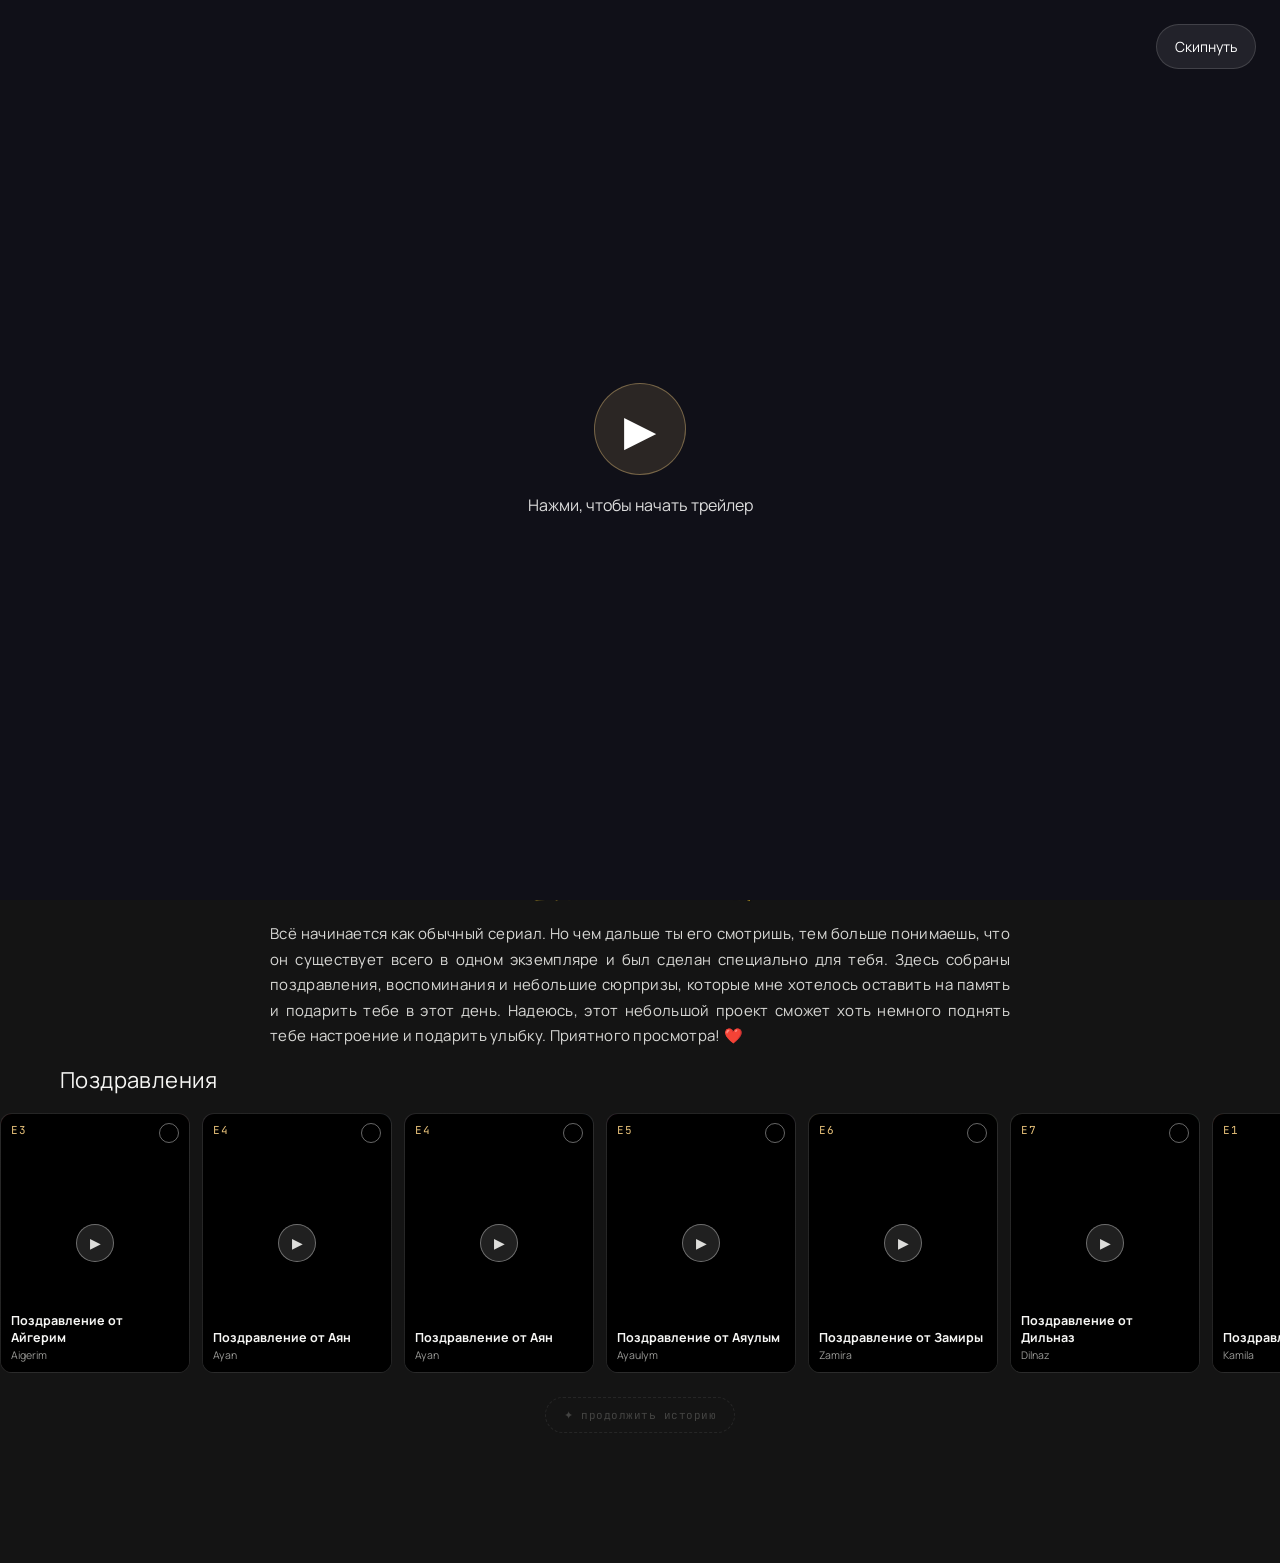
==== commit 73ddcd71: "Add files via upload" ====
--- a/index.html
+++ b/index.html
@@ -784,7 +784,6 @@
   display:flex; justify-content:space-between;
   font-family:var(--mono); font-size:12px; color:var(--dimmer);
 }
-/* volume controls removed */
 .ep-player-endcard{
   position:absolute;
   inset:auto 20px 22px 20px;
@@ -818,65 +817,6 @@
   .ep-player-stage{padding:40px;}
 }
 
-/* ---- Room scene: full-bleed interactive shelf (iframe) ---- */
-#roomScene{
-  align-items:stretch; justify-content:stretch;
-  background:#090909;
-  overflow:hidden;
-}
-.room-shelf-frame{
-  position:relative;
-  width:100%; height:100%;
-  display:flex;
-}
-.room-shelf-header{
-  position:absolute; top:0; left:0; right:0; z-index:2;
-  padding:calc(18px + env(safe-area-inset-top, 0px)) 18px 26px;
-  text-align:center;
-  background:linear-gradient(180deg, rgba(9,9,9,.9) 0%, rgba(9,9,9,.55) 55%, transparent 100%);
-  pointer-events:none;
-}
-.room-back-btn{
-  position:absolute;
-  top:calc(18px + env(safe-area-inset-top, 0px));
-  left:18px;
-  z-index:3;
-  padding:12px 16px;
-  border-radius:999px;
-  background:rgba(255,255,255,.1);
-  border:1px solid rgba(255,255,255,.18);
-  color:#fff;
-  font-size:14px;
-  backdrop-filter:blur(12px);
-  cursor:pointer;
-  transition:transform .2s ease, background .2s ease, border-color .2s ease;
-  pointer-events:auto;
-}
-.room-back-btn:hover{
-  transform:scale(1.03);
-  background:rgba(255,255,255,.16);
-  border-color:rgba(255,255,255,.28);
-}
-.room-back-btn:active{
-  transform:scale(.97);
-}
-.room-title{
-  font-family:var(--display); font-size:26px; text-align:center;
-  color:var(--gold); letter-spacing:.5px;
-}
-.room-sub{
-  text-align:center; font-size:12.5px; color:var(--dim);
-  margin-top:6px; max-width:320px; margin-left:auto; margin-right:auto;
-  line-height:1.6;
-}
-.shelf-frame{
-  flex:1 1 auto;
-  width:100%; height:100%;
-  border:0; display:block;
-  background:#090909;
-}
-
-
 /* ---------- Larger screens ---------- */
 @media (min-width:560px){
   .hero{padding-left:40px; padding-right:40px;}
@@ -928,7 +868,6 @@
 }
 
 </style>
-<base target="_blank">
 </head>
 <body>
 
@@ -1056,7 +995,6 @@
           <span id="epDuration">0:00</span>
         </div>
       </div>
-      <!-- volume controls removed (handled via device/system) -->
     </div>
     <div class="ep-player-endcard" id="epPlayerEndcard" aria-hidden="true">
       <div class="ep-player-endcard-copy" id="epEndCopy"></div>
@@ -1067,54 +1005,23 @@
   <button class="ep-player-close" id="epPlayerClose" aria-label="Закрыть">✕</button>
 </div>
 
-<!-- ============ ROOM SCENE — интерактивная 2D-полка ============ -->
-<div class="overlay" id="roomScene">
-  <div class="room-shelf-frame">
-    <button class="room-back-btn" id="roomBackBtn" type="button">← Назад</button>
-    <div class="room-shelf-header">
-      <div class="room-title">Комната воспоминаний</div>
-      <p class="room-sub">Двигай пальцем, приближай двумя пальцами и нажимай на предметы ✨</p>
-    </div>
-    <iframe class="shelf-frame" id="shelfFrame" src="slide.html" title="Полка воспоминаний" loading="lazy"></iframe>
-  </div>
-</div>
-
-<style>
-@keyframes tailWag{0%,100%{transform:rotate(0deg);}50%{transform:rotate(-14deg);}}
-.eye-blink{animation:blink .25s ease;}
-@keyframes blink{0%,100%{transform:scaleY(1);}50%{transform:scaleY(.1);}}
-.mouth-smile{d:path("M110,96 Q110,101 100,99 M110,96 Q110,101 120,99");}
-</style>
-
 <script>
 /* ============================================================
    CONFIG — EDIT ME
-   Everything content-related lives here so the sequence above
-   stays generic. Replace image gradients with real photos by
-   swapping the CSS "thumb-a/thumb-b" custom props for
-   background-image, or by adding <img> tags into the cards.
    ============================================================ */
 const CONFIG = {
-  // 1) Episodes shown in the top row. Watching all of them
-  //    (tap = "watch") unlocks the secret sequence.
-  //    src — ссылка на видео эпизода (mp4/webm, можно относительный путь).
-  //    Оставь '' — покажется заглушка, а плитка всё равно отметится просмотренной.
-  //    Плеер сам подстроится под пропорции видео (портрет/альбом).
   episodes: [
-    { n:'E1', title:'Поздравление от Камилы',   who:'Kamila',    a:'#3a2a1c', b:'#1f1412', src:'https://aspazmaster.com/uploads/adimi/greetings/kamila_greeting.mp4' },
-    { n:'E2', title:'Поздравление от Сары',   who:'Sarah',    a:'#3a2a1c', b:'#1f1412', src:'https://aspazmaster.com/uploads/adimi/videos/trailer.mp4' },
     { n:'E3', title:'Поздравление от Айгерим',  who:'Aigerim',  a:'#3a1a1c', b:'#1a1414', src:'https://aspazmaster.com/uploads/adimi/greetings/aigerim_greeting.mp4' },
     { n:'E4', title:'Поздравление от Аян',     who:'Ayan',      a:'#1c2a3a', b:'#141a1f', src:'https://aspazmaster.com/uploads/adimi/greetings/ayan_greeting.mp4' },
+    { n:'E4', title:'Поздравление от Аян',     who:'Ayan',      a:'#1c2a3a', b:'#141a1f', src:'https://aspazmaster.com/uploads/adimi/greetings/zhansaya_greeting.mp4' },
     { n:'E5', title:'Поздравление от Аяулым',  who:'Ayaulym',   a:'#2a1c3a', b:'#171420', src:'https://aspazmaster.com/uploads/adimi/greetings/ayaulym_greeting.mp4' },
     { n:'E6', title:'Поздравление от Замиры',   who:'Zamira',    a:'#2a3a1c', b:'#141a12', src:'https://aspazmaster.com/uploads/adimi/greetings/zamira_greeting.mp4' },
     { n:'E7', title:'Поздравление от Дильназ',   who:'Dilnaz',    a:'#1c3a2a', b:'#14201a', src:'https://aspazmaster.com/uploads/adimi/greetings/dilnaz_greeting.mp4' },
+    { n:'E1', title:'Поздравление от Камилы',   who:'Kamila',    a:'#3a2a1c', b:'#1f1412', src:'https://aspazmaster.com/uploads/adimi/greetings/kamila_greeting.mp4' },
+    { n:'E2', title:'Поздравление от Сары',   who:'Sarah',    a:'#3a2a1c', b:'#1f1412', src:'https://aspazmaster.com/uploads/adimi/greetings/sarah_greeting.mp4' },
   ],
-
-  // 2) Real video for the big reveal. Leave empty to keep the
-  //    friendly placeholder card instead.
-  videoSrc: '', // e.g. 'video/message.mp4'
-
-  petsNeeded: 10, // how many pet taps/rubs trigger the purring moment
+  videoSrc: '',
+  petsNeeded: 10,
 };
 
 /* ============================================================
@@ -1270,18 +1177,12 @@
 document.getElementById('watchBtn').addEventListener('click', ()=>{
   document.getElementById('episodeRow').scrollIntoView({behavior:'smooth', block:'center'});
 });
+
+// Прямой переход на отдельную страницу slide.html
 document.getElementById('infoBtn').addEventListener('click', ()=>{
-  document.body.style.overflow = 'hidden';
-  pauseBaseVideos();
-  showOverlay('roomScene');
+  window.location.href = 'slide.html';
 });
-document.getElementById('roomBackBtn').addEventListener('click', ()=>{
-  hideOverlay('roomScene');
-  document.body.style.overflow = '';
-  if(!epPlayer.classList.contains('active')){
-    resumeBaseVideos();
-  }
-});
+
 document.getElementById('secretBtn').addEventListener('click', startSequence);
 
 /* ============================================================
@@ -1310,11 +1211,9 @@
     });
   });
   setTimeout(()=>{
-    // fully closed — hold for a beat
     setTimeout(()=>{
       hideOverlay('curtainScene');
       runRoom();
-      // reset for potential replay
       setTimeout(()=>{
         left.classList.remove('closed');
         right.classList.remove('closed');
@@ -1324,33 +1223,12 @@
   }, 1150);
 }
 
-/* ---- Video ---- */
-function runVideo(){
-  showOverlay('videoScene');
-  const wrap = document.getElementById('videoWrap');
-  if(CONFIG.videoSrc){
-    wrap.innerHTML = `<video id="personalVideo" autoplay playsinline></video>`;
-    const v = document.getElementById('personalVideo');
-    v.src = CONFIG.videoSrc;
-    v.addEventListener('ended', ()=>{ hideOverlay('videoScene'); runRoom(); });
-    v.play().catch(()=>{});
-  } else {
-    // placeholder already in DOM
-    document.getElementById('videoContinueBtn').onclick = ()=>{
-      hideOverlay('videoScene');
-      runRoom();
-    };
-  }
-}
-
-/* ---- Room ---- */
+/* ---- Room / Slide Navigation ---- */
 function runRoom(){
-  pauseBaseVideos();
-  showOverlay('roomScene');
-  document.body.style.overflow = 'hidden';
-}
-
-/* ---- Adaptive episode player (портрет/альбом — под пропорции конкретного видео) ---- */
+  window.location.href = 'slide.html';
+}
+
+/* ---- Adaptive episode player ---- */
 const epPlayer = document.getElementById('epPlayer');
 const epPlayerStage = document.getElementById('epPlayerStage');
 const epPlayerVideo = document.getElementById('epPlayerVideo');
@@ -1368,7 +1246,6 @@
 const epPlayerEndcard = document.getElementById('epPlayerEndcard');
 const epEndCopy = document.getElementById('epEndCopy');
 const epEndActionBtn = document.getElementById('epEndActionBtn');
-const heroBgVideo = document.getElementById('heroBgVideo');
 
 let currentEpCard = null;
 let currentEpisode = null;
@@ -1382,7 +1259,6 @@
   const seconds = Math.floor(time%60).toString().padStart(2,'0');
   return `${minutes}:${seconds}`;
 }
-
 
 function updateProgress(){
   if(!epPlayerVideo.duration || trackingProgress) return;
@@ -1451,9 +1327,6 @@
   const forced = epPlayer.classList.contains('force-landscape');
   let pct;
   if(forced){
-    // rotate(90deg): local horizontal axis becomes vertical on screen.
-    // Local 0 (start) → top of AABB, local 1 (end) → bottom.
-    // If inverted on device: pct = 1 - (clientY - rect.top) / span
     const span = rect.height || 1;
     pct = (clientY - rect.top) / span;
   } else {
@@ -1474,7 +1347,6 @@
 
 function setProgressFromPointer(clientX, clientY, {seek = true, immediate = false} = {}){
   const pct = pointerToProgress(clientX, clientY);
-  // Instant visual feedback (don't wait for video seek / timeupdate)
   epProgressFilled.style.width = `${pct * 100}%`;
   epProgressHandle.style.left = `${pct * 100}%`;
   if(epPlayerVideo.duration){
@@ -1486,7 +1358,6 @@
         if(scrubSeekRaf){ cancelAnimationFrame(scrubSeekRaf); scrubSeekRaf = null; }
         flushScrubSeek();
       } else if(!scrubSeekRaf){
-        // Coalesce seeks to one per frame — kills lag without losing responsiveness
         scrubSeekRaf = requestAnimationFrame(flushScrubSeek);
       }
     }
@@ -1563,11 +1434,8 @@
   resetEndcard();
   currentEpCard = null;
   currentEpisode = null;
-  if(!document.getElementById('roomScene').classList.contains('active')){
-    resumeBaseVideos();
-  }
-}
-
+  resumeBaseVideos();
+}
 
 function handleEndAction(){
   const hasNext = currentIndex < CONFIG.episodes.length - 1;
@@ -1583,7 +1451,6 @@
   }
 }
 
-// Orientation and metadata
 function applyVideoOrientation(){
   if(!epPlayerVideo.videoWidth || !epPlayerVideo.videoHeight) return;
 
@@ -1637,19 +1504,16 @@
   e.preventDefault();
   e.stopPropagation();
   trackingProgress = true;
-  // Capture pointer so drag continues even if finger leaves the thin bar
   try { epProgressLine.setPointerCapture(e.pointerId); } catch(_){}
   setProgressFromPointer(e.clientX, e.clientY, {seek: true, immediate: true});
   showControls();
 
   const onMove = (moveEvent)=>{
     moveEvent.preventDefault();
-    // Visual every move; seek coalesced to 1/frame to avoid lag
     setProgressFromPointer(moveEvent.clientX, moveEvent.clientY, {seek: true});
   };
   const onUp = (upEvent)=>{
     trackingProgress = false;
-    // Final precise seek on release
     setProgressFromPointer(upEvent.clientX, upEvent.clientY, {seek: true, immediate: true});
     scrubTargetTime = null;
     try { epProgressLine.releasePointerCapture(upEvent.pointerId); } catch(_){}
@@ -1663,8 +1527,6 @@
   document.addEventListener('pointercancel', onUp);
 });
 
-/* volume event handlers removed */
-
 document.getElementById('epPlayerClose').addEventListener('click', closeEpisodePlayer);
 epPlayer.addEventListener('click', (e)=>{
   if(e.target === epPlayer) closeEpisodePlayer();
@@ -1730,7 +1592,6 @@
 });
 
 showControls();
-
 </script>
 </body>
 </html>
